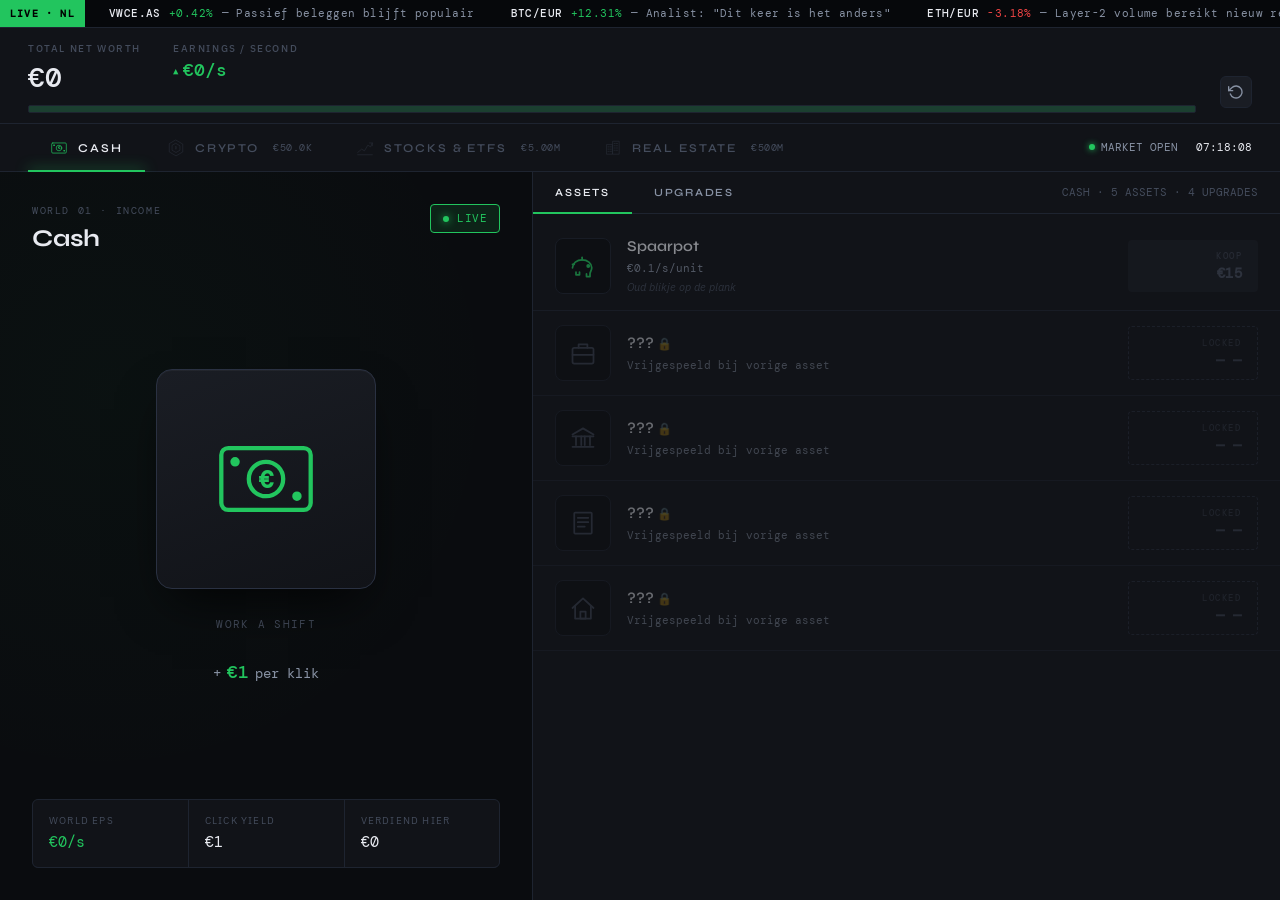
==== index.html @ 6af6e3f5 "D" ====
<!DOCTYPE html>
<html lang="nl">
<head>
  <meta charset="UTF-8" />
  <meta name="viewport" content="width=device-width, initial-scale=1" />
  <title>Portfolio Clicker — Premium Financial Terminal</title>

  <!-- PWA -->
  <link rel="manifest" href="manifest.json" />
  <meta name="theme-color" content="#0a0c0f" />
  <meta name="mobile-web-app-capable" content="yes" />
  <meta name="apple-mobile-web-app-capable" content="yes" />
  <meta name="apple-mobile-web-app-status-bar-style" content="black-translucent" />
  <meta name="apple-mobile-web-app-title" content="Portfolio" />
  <link rel="apple-touch-icon" href="icon.svg" />

  <!-- Fonts -->
  <link rel="preconnect" href="https://fonts.googleapis.com" />
  <link rel="preconnect" href="https://fonts.gstatic.com" crossorigin />
  <link href="https://fonts.googleapis.com/css2?family=DM+Mono:wght@400;500&family=IBM+Plex+Sans:wght@400;500;600&family=Syne:wght@500;600;700&display=swap" rel="stylesheet" />

  <link rel="stylesheet" href="styles.css" />
</head>
<body>
  <div class="app">

    <!-- TICKER TAPE -->
    <div class="ticker" data-screen-label="Ticker">
      <div class="ticker__label">LIVE · NL</div>
      <div class="ticker__viewport">
        <div class="ticker__track" id="ticker-track"></div>
      </div>
    </div>

    <!-- PORTFOLIO HEADER -->
    <header class="portfolio" data-screen-label="Portfolio">
      <div class="portfolio__left">
        <div class="portfolio__labels">
          <div class="kpi">
            <div class="kpi__label">Total Net Worth</div>
            <div class="kpi__value" id="kpi-networth">€0</div>
          </div>
          <div class="kpi kpi--eps">
            <div class="kpi__label">Earnings / Second</div>
            <div class="kpi__value" id="kpi-eps">€0/s</div>
          </div>
        </div>
        <div class="breakdown" id="breakdown-bar"></div>
        <div class="breakdown__legend" id="breakdown-legend"></div>
      </div>
      <div class="portfolio__right">
        <button class="icon-btn" id="reset-btn" title="Reset save">
          <svg width="16" height="16" viewBox="0 0 24 24" fill="none" stroke="currentColor" stroke-width="2" stroke-linecap="round" stroke-linejoin="round"><polyline points="1 4 1 10 7 10"/><path d="M3.51 15a9 9 0 1 0 2.13-9.36L1 10"/></svg>
        </button>
      </div>
    </header>

    <!-- WORLD TABS -->
    <nav class="tabs" id="tabs"></nav>

    <!-- BODY: CLICKER + SHOP -->
    <main class="body">
      <section class="clicker-panel" id="clicker-panel" data-world="cash" data-screen-label="Clicker"></section>
      <section class="shop" id="shop" data-screen-label="Shop"></section>
    </main>

  </div>

  <!-- modal + toasts portals -->
  <div id="modal-root"></div>
  <div class="toasts" id="toasts"></div>

  <script src="config.js"></script>
  <script src="game.js"></script>
  <script>
    if ('serviceWorker' in navigator) {
      window.addEventListener('load', () => {
        navigator.serviceWorker.register('./sw.js')
          .catch(err => console.warn('SW registration failed:', err));
      });
    }
  </script>
</body>
</html>
---- styles.css ----
/* ============================================================
   PORTFOLIO CLICKER — Premium Financial Terminal
   ============================================================ */

:root {
  /* Base */
  --bg-base:        #0a0c0f;
  --bg-surface:     #111318;
  --bg-elevated:    #1a1d24;
  --bg-overlay:     rgba(10, 12, 15, 0.92);
  --text-primary:   #e8eaf0;
  --text-secondary: #8892a4;
  --text-muted:     #444c5c;
  --border:         #1e2430;
  --border-strong:  #2a3142;

  /* World accents */
  --cash:    #22c55e;
  --crypto:  #f59e0b;
  --stocks:  #3b82f6;
  --restate: #8b5cf6;

  /* Functional */
  --positive: #22c55e;
  --negative: #ef4444;
  --gold:     #f5c842;

  /* Active accent (set by active world via JS) */
  --accent:   var(--cash);
  --accent-soft: rgba(34, 197, 94, 0.12);
  --accent-glow: rgba(34, 197, 94, 0.35);

  /* Typography */
  --font-mono: 'DM Mono', ui-monospace, 'SF Mono', Menlo, monospace;
  --font-display: 'Syne', system-ui, sans-serif;
  --font-body: 'IBM Plex Sans', system-ui, sans-serif;
}

* { box-sizing: border-box; margin: 0; padding: 0; }

html, body {
  height: 100%;
  background: var(--bg-base);
  color: var(--text-primary);
  font-family: var(--font-body);
  font-size: 14px;
  line-height: 1.4;
  overflow: hidden;
  -webkit-font-smoothing: antialiased;
  text-rendering: optimizeLegibility;
}

button { font-family: inherit; cursor: pointer; border: none; background: none; color: inherit; }
button:disabled { cursor: not-allowed; }

/* ============================================================
   APP LAYOUT
   ============================================================ */

.app {
  display: grid;
  grid-template-rows: 28px 96px 48px 1fr;
  height: 100vh;
  width: 100vw;
  position: relative;
}

/* ============================================================
   TICKER TAPE
   ============================================================ */

.ticker {
  background: #06080b;
  border-bottom: 1px solid var(--border);
  overflow: hidden;
  position: relative;
  display: flex;
  align-items: center;
  font-family: var(--font-mono);
  font-size: 11px;
  letter-spacing: 0.04em;
}

.ticker__label {
  background: var(--accent);
  color: #000;
  padding: 0 10px;
  height: 100%;
  display: flex;
  align-items: center;
  font-weight: 600;
  font-size: 10px;
  letter-spacing: 0.12em;
  z-index: 2;
  flex-shrink: 0;
  transition: background 200ms;
}

.ticker__viewport {
  flex: 1;
  overflow: hidden;
  position: relative;
  height: 100%;
}

.ticker__track {
  position: absolute;
  white-space: nowrap;
  display: flex;
  gap: 36px;
  padding-left: 24px;
  height: 100%;
  align-items: center;
  animation: ticker-scroll 90s linear infinite;
}

.ticker:hover .ticker__track { animation-play-state: paused; }

.ticker__item {
  color: var(--text-secondary);
  display: inline-flex;
  gap: 8px;
  align-items: center;
}
.ticker__item .pos { color: var(--positive); }
.ticker__item .neg { color: var(--negative); }
.ticker__item .sym { color: var(--text-primary); font-weight: 500; }

@keyframes ticker-scroll {
  from { transform: translateX(0); }
  to   { transform: translateX(-50%); }
}

/* ============================================================
   PORTFOLIO HEADER
   ============================================================ */

.portfolio {
  background: var(--bg-surface);
  border-bottom: 1px solid var(--border);
  padding: 14px 28px 12px;
  display: grid;
  grid-template-columns: 1fr auto;
  gap: 24px;
  align-items: center;
}

.portfolio__left {
  display: flex;
  flex-direction: column;
  gap: 8px;
  min-width: 0;
}

.portfolio__labels {
  display: flex;
  gap: 32px;
  align-items: baseline;
}

.kpi {
  display: flex;
  flex-direction: column;
  gap: 2px;
}

.kpi__label {
  font-family: var(--font-body);
  font-size: 10px;
  font-weight: 500;
  letter-spacing: 0.16em;
  text-transform: uppercase;
  color: var(--text-muted);
}

.kpi__value {
  font-family: var(--font-mono);
  font-size: 28px;
  font-weight: 500;
  color: var(--text-primary);
  letter-spacing: -0.01em;
  font-variant-numeric: tabular-nums;
}

.kpi--eps .kpi__value {
  font-size: 18px;
  color: var(--positive);
}

.kpi--eps .kpi__value::before {
  content: '▲ ';
  font-size: 9px;
  position: relative;
  top: -2px;
}

.portfolio__right {
  display: flex;
  align-items: center;
  gap: 10px;
}

.icon-btn {
  width: 32px;
  height: 32px;
  border-radius: 6px;
  background: var(--bg-elevated);
  border: 1px solid var(--border);
  display: inline-flex;
  align-items: center;
  justify-content: center;
  color: var(--text-secondary);
  font-size: 14px;
  transition: all 150ms;
}
.icon-btn:hover {
  border-color: var(--accent);
  color: var(--accent);
}

/* portfolio breakdown bar */
.breakdown {
  height: 8px;
  width: 100%;
  background: var(--bg-elevated);
  border-radius: 2px;
  overflow: hidden;
  display: flex;
  border: 1px solid var(--border);
}

.breakdown__seg {
  height: 100%;
  transition: width 600ms cubic-bezier(.4,0,.2,1), background 200ms;
  position: relative;
  min-width: 0;
}

.breakdown__seg[data-world="cash"]    { background: var(--cash); }
.breakdown__seg[data-world="crypto"]  { background: var(--crypto); }
.breakdown__seg[data-world="stocks"]  { background: var(--stocks); }
.breakdown__seg[data-world="restate"] { background: var(--restate); }

.breakdown__seg:hover { filter: brightness(1.25); }

.breakdown__legend {
  display: flex;
  gap: 18px;
  font-family: var(--font-mono);
  font-size: 10px;
  color: var(--text-secondary);
  letter-spacing: 0.05em;
  margin-top: 6px;
}
.breakdown__legend span {
  display: inline-flex;
  align-items: center;
  gap: 6px;
}
.breakdown__legend i {
  width: 8px; height: 8px;
  border-radius: 1px;
  display: inline-block;
}
.breakdown__legend .l-cash    i { background: var(--cash); }
.breakdown__legend .l-crypto  i { background: var(--crypto); }
.breakdown__legend .l-stocks  i { background: var(--stocks); }
.breakdown__legend .l-restate i { background: var(--restate); }
.breakdown__legend .locked    { color: var(--text-muted); }
.breakdown__legend .locked i  { background: var(--text-muted); opacity: 0.4; }

/* ============================================================
   WORLD TABS
   ============================================================ */

.tabs {
  background: var(--bg-surface);
  border-bottom: 1px solid var(--border);
  display: flex;
  padding: 0 28px;
  position: relative;
  align-items: stretch;
}

.tab {
  display: flex;
  align-items: center;
  gap: 10px;
  padding: 0 22px;
  height: 100%;
  font-family: var(--font-display);
  font-size: 12px;
  font-weight: 600;
  text-transform: uppercase;
  letter-spacing: 0.16em;
  color: var(--text-secondary);
  position: relative;
  transition: color 150ms;
  white-space: nowrap;
}

.tab__icon {
  width: 18px;
  height: 18px;
  display: inline-flex;
  align-items: center;
  justify-content: center;
}

.tab__icon svg { width: 100%; height: 100%; }

.tab:hover:not(.tab--locked) { color: var(--text-primary); }

.tab--active { color: var(--text-primary); }

.tab--active::after {
  content: '';
  position: absolute;
  left: 0; right: 0; bottom: -1px;
  height: 2px;
  background: var(--tab-color, var(--accent));
  box-shadow: 0 0 14px var(--tab-color, var(--accent));
}

.tab--locked {
  color: var(--text-muted);
  cursor: not-allowed;
}

.tab--locked .tab__icon { opacity: 0.4; }

.tab__threshold {
  font-family: var(--font-mono);
  font-size: 10px;
  letter-spacing: 0.05em;
  color: var(--text-muted);
  text-transform: none;
  font-weight: 400;
  margin-left: 4px;
}

.tab__live {
  width: 6px; height: 6px;
  border-radius: 50%;
  background: var(--tab-color, var(--cash));
  box-shadow: 0 0 8px var(--tab-color, var(--cash));
  animation: pulse-dot 1.6s ease-in-out infinite;
  margin-left: 6px;
}
@keyframes pulse-dot {
  0%, 100% { opacity: 0.4; transform: scale(0.8); }
  50%      { opacity: 1; transform: scale(1.1); }
}

.tabs__meta {
  margin-left: auto;
  display: flex;
  align-items: center;
  gap: 18px;
  font-family: var(--font-mono);
  font-size: 11px;
  color: var(--text-secondary);
}

.tabs__meta .clock { color: var(--text-primary); font-variant-numeric: tabular-nums; }
.tabs__meta .market { display: inline-flex; align-items: center; gap: 6px; }
.tabs__meta .market i {
  width: 6px; height: 6px;
  border-radius: 50%;
  background: var(--positive);
  box-shadow: 0 0 6px var(--positive);
}

/* ============================================================
   MAIN BODY — CLICKER + ASSET SHOP
   ============================================================ */

.body {
  display: grid;
  grid-template-columns: minmax(380px, 1fr) minmax(520px, 1.4fr);
  overflow: hidden;
  min-height: 0;
}

/* ---------------------------------------- CLICKER PANEL */

.clicker-panel {
  background: var(--bg-base);
  padding: 32px;
  display: flex;
  flex-direction: column;
  gap: 24px;
  border-right: 1px solid var(--border);
  position: relative;
  overflow: hidden;
}

/* world-specific background watermarks */
.clicker-panel::before {
  content: '';
  position: absolute;
  inset: 0;
  pointer-events: none;
  opacity: 0.5;
  transition: opacity 300ms;
}

.clicker-panel[data-world="cash"]::before {
  background-image:
    radial-gradient(circle at 20% 30%, rgba(34, 197, 94, 0.06), transparent 60%);
}
.clicker-panel[data-world="crypto"]::before {
  background-image:
    radial-gradient(circle at 70% 40%, rgba(245, 158, 11, 0.08), transparent 55%),
    url("data:image/svg+xml;utf8,<svg xmlns='http://www.w3.org/2000/svg' width='60' height='52' viewBox='0 0 60 52'><polygon points='15,0 45,0 60,26 45,52 15,52 0,26' fill='none' stroke='%23f59e0b' stroke-opacity='0.06' stroke-width='1'/></svg>");
  background-size: auto, 60px 52px;
}
.clicker-panel[data-world="stocks"]::before {
  background-image:
    radial-gradient(circle at 30% 60%, rgba(59, 130, 246, 0.06), transparent 60%),
    url("data:image/svg+xml;utf8,<svg xmlns='http://www.w3.org/2000/svg' width='40' height='80' viewBox='0 0 40 80'><line x1='20' y1='5' x2='20' y2='75' stroke='%233b82f6' stroke-opacity='0.08' stroke-width='1'/><rect x='14' y='25' width='12' height='30' fill='none' stroke='%233b82f6' stroke-opacity='0.08' stroke-width='1'/></svg>");
  background-size: auto, 40px 80px;
}
.clicker-panel[data-world="restate"]::before {
  background-image:
    radial-gradient(circle at 50% 30%, rgba(139, 92, 246, 0.06), transparent 60%),
    linear-gradient(rgba(139, 92, 246, 0.04) 1px, transparent 1px),
    linear-gradient(90deg, rgba(139, 92, 246, 0.04) 1px, transparent 1px);
  background-size: auto, 32px 32px, 32px 32px;
}

.clicker-panel > * { position: relative; z-index: 1; }

.clicker-panel__header {
  display: flex;
  justify-content: space-between;
  align-items: flex-start;
}

.world-title {
  display: flex;
  flex-direction: column;
  gap: 4px;
}

.world-title__eyebrow {
  font-family: var(--font-mono);
  font-size: 10px;
  color: var(--text-muted);
  letter-spacing: 0.16em;
  text-transform: uppercase;
}

.world-title__name {
  font-family: var(--font-display);
  font-size: 24px;
  font-weight: 700;
  color: var(--text-primary);
  letter-spacing: -0.01em;
}

.world-tag {
  display: inline-flex;
  align-items: center;
  gap: 8px;
  padding: 6px 12px;
  background: var(--accent-soft);
  border: 1px solid var(--accent);
  border-radius: 4px;
  font-family: var(--font-mono);
  font-size: 11px;
  color: var(--accent);
  letter-spacing: 0.05em;
}
.world-tag i {
  width: 6px; height: 6px;
  border-radius: 50%;
  background: var(--accent);
  box-shadow: 0 0 8px var(--accent);
}

/* big click button */
.clicker-stage {
  flex: 1;
  display: flex;
  flex-direction: column;
  align-items: center;
  justify-content: center;
  gap: 28px;
  position: relative;
  min-height: 0;
}

.click-btn {
  width: 220px;
  height: 220px;
  border-radius: 16px;
  background: linear-gradient(160deg, var(--bg-elevated) 0%, var(--bg-surface) 100%);
  border: 1px solid var(--border-strong);
  position: relative;
  display: flex;
  align-items: center;
  justify-content: center;
  transition: transform 100ms cubic-bezier(.4,0,.2,1), border-color 200ms, box-shadow 200ms;
  box-shadow:
    inset 0 1px 0 rgba(255,255,255,0.04),
    0 24px 48px -16px rgba(0,0,0,0.8);
  overflow: visible;
}

.click-btn:hover {
  border-color: var(--accent);
  box-shadow:
    inset 0 1px 0 rgba(255,255,255,0.06),
    0 24px 48px -16px rgba(0,0,0,0.8),
    0 0 40px -4px var(--accent-glow);
}

.click-btn:active { transform: scale(0.94); }

.click-btn.is-pulsing { animation: btn-pulse 180ms cubic-bezier(.4,0,.2,1); }
@keyframes btn-pulse {
  0%   { transform: scale(0.94); }
  50%  { transform: scale(1.03); }
  100% { transform: scale(1); }
}

.click-btn__icon {
  width: 110px;
  height: 110px;
  color: var(--accent);
  display: flex;
  align-items: center;
  justify-content: center;
}
.click-btn__icon svg { width: 100%; height: 100%; }

/* ripple ring */
.ripple {
  position: absolute;
  top: 50%; left: 50%;
  width: 220px; height: 220px;
  border-radius: 16px;
  border: 2px solid var(--accent);
  transform: translate(-50%, -50%) scale(1);
  opacity: 0.6;
  pointer-events: none;
  animation: ripple 700ms cubic-bezier(.2,.6,.2,1) forwards;
}
@keyframes ripple {
  to { transform: translate(-50%, -50%) scale(1.5); opacity: 0; }
}

.click-action {
  font-family: var(--font-mono);
  font-size: 11px;
  color: var(--text-muted);
  letter-spacing: 0.12em;
  text-transform: uppercase;
}

.click-yield {
  font-family: var(--font-mono);
  font-size: 14px;
  color: var(--text-secondary);
  display: flex;
  gap: 6px;
  align-items: baseline;
}
.click-yield strong {
  color: var(--accent);
  font-weight: 500;
  font-size: 18px;
}

/* floating numbers */
.float-layer {
  position: absolute;
  inset: 0;
  pointer-events: none;
  overflow: visible;
  z-index: 5;
}

.float-num {
  position: absolute;
  font-family: var(--font-mono);
  font-size: 20px;
  font-weight: 500;
  color: var(--accent);
  text-shadow: 0 0 12px var(--accent-glow);
  pointer-events: none;
  animation: float-up 800ms cubic-bezier(.2,.6,.2,1) forwards;
  transform: translate(-50%, -50%);
  white-space: nowrap;
}
@keyframes float-up {
  0%   { opacity: 0; transform: translate(-50%, -10%) scale(0.7); }
  20%  { opacity: 1; transform: translate(-50%, -50%) scale(1.1); }
  100% { opacity: 0; transform: translate(-50%, -150%) scale(1); }
}

/* world stats card under click button */
.world-stats {
  display: grid;
  grid-template-columns: repeat(3, 1fr);
  gap: 1px;
  background: var(--border);
  border: 1px solid var(--border);
  border-radius: 6px;
  overflow: hidden;
}

.world-stat {
  background: var(--bg-surface);
  padding: 14px 16px;
  display: flex;
  flex-direction: column;
  gap: 4px;
}

.world-stat__label {
  font-family: var(--font-body);
  font-size: 10px;
  color: var(--text-muted);
  letter-spacing: 0.12em;
  text-transform: uppercase;
}
.world-stat__value {
  font-family: var(--font-mono);
  font-size: 15px;
  color: var(--text-primary);
  font-variant-numeric: tabular-nums;
}
.world-stat__value.accent { color: var(--accent); }

/* ============================================================
   ASSET SHOP
   ============================================================ */

.shop {
  background: var(--bg-surface);
  display: flex;
  flex-direction: column;
  overflow: hidden;
  min-height: 0;
}

.shop__header {
  display: flex;
  align-items: stretch;
  border-bottom: 1px solid var(--border);
  background: var(--bg-surface);
}

.shop__tab {
  padding: 14px 22px;
  font-family: var(--font-display);
  font-size: 11px;
  font-weight: 600;
  text-transform: uppercase;
  letter-spacing: 0.16em;
  color: var(--text-secondary);
  position: relative;
  transition: color 150ms;
}

.shop__tab--active { color: var(--text-primary); }
.shop__tab--active::after {
  content: '';
  position: absolute;
  left: 0; right: 0; bottom: -1px;
  height: 2px;
  background: var(--accent);
}

.shop__filter {
  margin-left: auto;
  padding: 0 22px;
  display: flex;
  align-items: center;
  gap: 8px;
  font-family: var(--font-mono);
  font-size: 11px;
  color: var(--text-muted);
}

.shop__body {
  flex: 1;
  overflow-y: auto;
  padding: 8px 0;
  min-height: 0;
}

.shop__body::-webkit-scrollbar { width: 8px; }
.shop__body::-webkit-scrollbar-track { background: transparent; }
.shop__body::-webkit-scrollbar-thumb { background: var(--border); border-radius: 4px; }
.shop__body::-webkit-scrollbar-thumb:hover { background: var(--border-strong); }

/* asset row */
.asset {
  display: grid;
  grid-template-columns: 56px 1fr auto;
  gap: 16px;
  padding: 14px 22px;
  border-bottom: 1px solid var(--border);
  align-items: center;
  position: relative;
  transition: background 150ms;
  cursor: pointer;
}

.asset:hover:not(.asset--locked):not(.asset--cannot) {
  background: var(--bg-elevated);
}

.asset--cannot { opacity: 0.55; }
.asset--cannot:hover { background: transparent; }

.asset--locked {
  opacity: 0.4;
  cursor: not-allowed;
}

.asset.flash {
  animation: asset-flash 500ms ease-out;
}
@keyframes asset-flash {
  0% { background: var(--accent-soft); box-shadow: inset 4px 0 0 var(--accent); }
  100% { background: transparent; box-shadow: inset 0 0 0 transparent; }
}

.asset__icon {
  width: 56px;
  height: 56px;
  border-radius: 8px;
  background: var(--bg-base);
  border: 1px solid var(--border);
  display: flex;
  align-items: center;
  justify-content: center;
  color: var(--accent);
  position: relative;
  flex-shrink: 0;
}
.asset__icon svg { width: 28px; height: 28px; }

.asset__count {
  position: absolute;
  top: -6px;
  right: -6px;
  min-width: 22px;
  height: 22px;
  padding: 0 6px;
  border-radius: 11px;
  background: var(--accent);
  color: #000;
  font-family: var(--font-mono);
  font-size: 11px;
  font-weight: 600;
  display: flex;
  align-items: center;
  justify-content: center;
  border: 2px solid var(--bg-surface);
}
.asset__count.bump { animation: bump 300ms cubic-bezier(.4,1.5,.5,1); }
@keyframes bump {
  0% { transform: scale(1); }
  40% { transform: scale(1.35); }
  100% { transform: scale(1); }
}

.asset__info {
  display: flex;
  flex-direction: column;
  gap: 4px;
  min-width: 0;
}

.asset__name {
  font-family: var(--font-display);
  font-size: 15px;
  font-weight: 600;
  color: var(--text-primary);
  letter-spacing: -0.005em;
}

.asset__meta {
  display: flex;
  gap: 14px;
  font-family: var(--font-mono);
  font-size: 11px;
  color: var(--text-secondary);
}

.asset__meta .total { color: var(--accent); }
.asset__flavour {
  font-family: var(--font-body);
  font-size: 11px;
  color: var(--text-muted);
  font-style: italic;
}

.asset__buy {
  display: flex;
  flex-direction: column;
  align-items: flex-end;
  gap: 6px;
  min-width: 130px;
}

.buy-btn {
  padding: 10px 16px;
  background: var(--accent);
  color: #000;
  font-family: var(--font-mono);
  font-size: 13px;
  font-weight: 600;
  border-radius: 4px;
  letter-spacing: 0.02em;
  transition: all 150ms;
  display: flex;
  flex-direction: column;
  align-items: flex-end;
  gap: 2px;
  min-width: 130px;
}

.buy-btn:hover:not(:disabled) {
  filter: brightness(1.1);
  transform: translateY(-1px);
}
.buy-btn:disabled {
  background: var(--bg-elevated);
  color: var(--text-muted);
  cursor: not-allowed;
}

.buy-btn__label {
  font-size: 9px;
  font-weight: 500;
  letter-spacing: 0.16em;
  text-transform: uppercase;
  opacity: 0.7;
}
.buy-btn__price {
  font-size: 14px;
  font-weight: 600;
}

.asset--locked .asset__icon { color: var(--text-muted); }
.asset--locked .asset__name::after {
  content: ' 🔒';
  font-size: 12px;
  opacity: 0.6;
}
.asset--locked .buy-btn {
  background: transparent;
  border: 1px dashed var(--border-strong);
  color: var(--text-muted);
}

.asset.almost::before {
  content: '';
  position: absolute;
  left: 0; top: 0; bottom: 0;
  width: 2px;
  background: var(--accent);
  opacity: 0.6;
  animation: almost-pulse 1.4s ease-in-out infinite;
}
@keyframes almost-pulse {
  0%, 100% { opacity: 0.3; }
  50% { opacity: 1; }
}

/* upgrades grid */
.upgrades {
  padding: 18px 22px;
  display: grid;
  grid-template-columns: repeat(auto-fill, minmax(180px, 1fr));
  gap: 12px;
}

.upgrade {
  background: var(--bg-base);
  border: 1px solid var(--border);
  border-radius: 8px;
  padding: 14px;
  display: flex;
  flex-direction: column;
  gap: 8px;
  transition: all 150ms;
  cursor: pointer;
  position: relative;
}

.upgrade:hover:not(.upgrade--locked):not(.upgrade--owned):not(.upgrade--cannot) {
  border-color: var(--accent);
  transform: translateY(-2px);
}

.upgrade--cannot { opacity: 0.5; cursor: not-allowed; }
.upgrade--locked { opacity: 0.3; cursor: not-allowed; }

.upgrade--owned {
  background: var(--accent-soft);
  border-color: var(--accent);
  cursor: default;
}
.upgrade--owned::after {
  content: '✓ OWNED';
  position: absolute;
  top: 8px;
  right: 8px;
  font-family: var(--font-mono);
  font-size: 9px;
  letter-spacing: 0.16em;
  color: var(--accent);
  font-weight: 600;
}

.upgrade__icon {
  width: 28px; height: 28px;
  display: flex;
  align-items: center;
  justify-content: center;
  color: var(--accent);
}

.upgrade__name {
  font-family: var(--font-display);
  font-size: 13px;
  font-weight: 600;
  color: var(--text-primary);
}
.upgrade__desc {
  font-family: var(--font-body);
  font-size: 11px;
  color: var(--text-secondary);
  line-height: 1.4;
}
.upgrade__price {
  margin-top: auto;
  font-family: var(--font-mono);
  font-size: 13px;
  color: var(--accent);
  font-weight: 600;
}

/* ============================================================
   UNLOCK MODAL
   ============================================================ */

.modal-backdrop {
  position: fixed;
  inset: 0;
  background: var(--bg-overlay);
  backdrop-filter: blur(8px);
  display: flex;
  align-items: center;
  justify-content: center;
  z-index: 100;
  animation: fade-in 300ms ease-out;
}
@keyframes fade-in { from { opacity: 0; } to { opacity: 1; } }

.modal {
  background: var(--bg-surface);
  border: 1px solid var(--accent);
  border-radius: 12px;
  padding: 48px 56px;
  width: 480px;
  max-width: 92vw;
  text-align: center;
  position: relative;
  box-shadow: 0 0 80px -10px var(--accent-glow);
  animation: modal-in 400ms cubic-bezier(.2,.8,.2,1);
}
@keyframes modal-in {
  from { transform: scale(0.85) translateY(20px); opacity: 0; }
  to   { transform: scale(1) translateY(0); opacity: 1; }
}

.modal::before {
  content: '';
  position: absolute;
  inset: -1px;
  border-radius: 12px;
  background: radial-gradient(circle at 50% 0%, var(--accent-soft), transparent 70%);
  pointer-events: none;
  z-index: -1;
}

.modal__icon {
  width: 80px;
  height: 80px;
  margin: 0 auto 20px;
  color: var(--accent);
  animation: icon-in 700ms cubic-bezier(.2,.8,.2,1) 100ms backwards;
}
@keyframes icon-in {
  from { transform: scale(0.5); opacity: 0; }
  to   { transform: scale(1); opacity: 1; }
}
.modal__icon svg { width: 100%; height: 100%; }

.modal__eyebrow {
  font-family: var(--font-mono);
  font-size: 11px;
  letter-spacing: 0.2em;
  color: var(--accent);
  text-transform: uppercase;
  margin-bottom: 10px;
}

.modal__title {
  font-family: var(--font-display);
  font-size: 32px;
  font-weight: 700;
  margin-bottom: 12px;
  letter-spacing: -0.01em;
}

.modal__desc {
  font-family: var(--font-body);
  font-size: 14px;
  color: var(--text-secondary);
  margin-bottom: 24px;
  line-height: 1.5;
}

.modal__stats {
  display: grid;
  grid-template-columns: 1fr 1fr;
  gap: 12px;
  margin-bottom: 28px;
  padding: 16px;
  background: var(--bg-base);
  border: 1px solid var(--border);
  border-radius: 8px;
}
.modal__stat-label {
  font-family: var(--font-body);
  font-size: 10px;
  letter-spacing: 0.12em;
  text-transform: uppercase;
  color: var(--text-muted);
}
.modal__stat-value {
  font-family: var(--font-mono);
  font-size: 18px;
  color: var(--accent);
  margin-top: 4px;
}

.modal__cta {
  padding: 14px 32px;
  background: var(--accent);
  color: #000;
  font-family: var(--font-display);
  font-size: 13px;
  font-weight: 700;
  letter-spacing: 0.16em;
  text-transform: uppercase;
  border-radius: 6px;
  transition: filter 150ms;
}
.modal__cta:hover { filter: brightness(1.1); }

/* ============================================================
   ACHIEVEMENT TOASTS
   ============================================================ */

.toasts {
  position: fixed;
  top: 90px;
  right: 24px;
  display: flex;
  flex-direction: column;
  gap: 10px;
  z-index: 50;
  pointer-events: none;
}

.toast {
  background: var(--bg-surface);
  border: 1px solid var(--border);
  border-left: 3px solid var(--gold);
  border-radius: 6px;
  padding: 12px 16px;
  display: flex;
  align-items: center;
  gap: 12px;
  min-width: 280px;
  box-shadow: 0 8px 24px rgba(0,0,0,0.4);
  animation: toast-in 400ms cubic-bezier(.2,.8,.2,1), toast-out 400ms cubic-bezier(.4,0,1,1) 3.6s forwards;
}
@keyframes toast-in {
  from { transform: translateX(120%); opacity: 0; }
  to   { transform: translateX(0); opacity: 1; }
}
@keyframes toast-out {
  to { transform: translateX(120%); opacity: 0; }
}

.toast__icon {
  width: 32px; height: 32px;
  color: var(--gold);
  display: flex;
  align-items: center;
  justify-content: center;
}
.toast__body { display: flex; flex-direction: column; }
.toast__eyebrow {
  font-family: var(--font-mono);
  font-size: 9px;
  letter-spacing: 0.16em;
  color: var(--gold);
  text-transform: uppercase;
}
.toast__name {
  font-family: var(--font-display);
  font-size: 14px;
  font-weight: 600;
  color: var(--text-primary);
  margin-top: 2px;
}

/* ============================================================
   RESPONSIVE
   ============================================================ */

@media (max-width: 880px) {
  .body { grid-template-columns: 1fr; }
  .clicker-panel { border-right: none; border-bottom: 1px solid var(--border); padding: 20px; }
  .click-btn { width: 160px; height: 160px; }
  .click-btn__icon { width: 80px; height: 80px; }
  .ripple { width: 160px; height: 160px; }
  .portfolio { padding: 12px 16px; }
  .kpi__value { font-size: 22px; }
  .tabs { padding: 0 12px; }
  .tab { padding: 0 14px; font-size: 11px; }
  .tabs__meta { display: none; }
  .portfolio__labels { gap: 18px; }
}
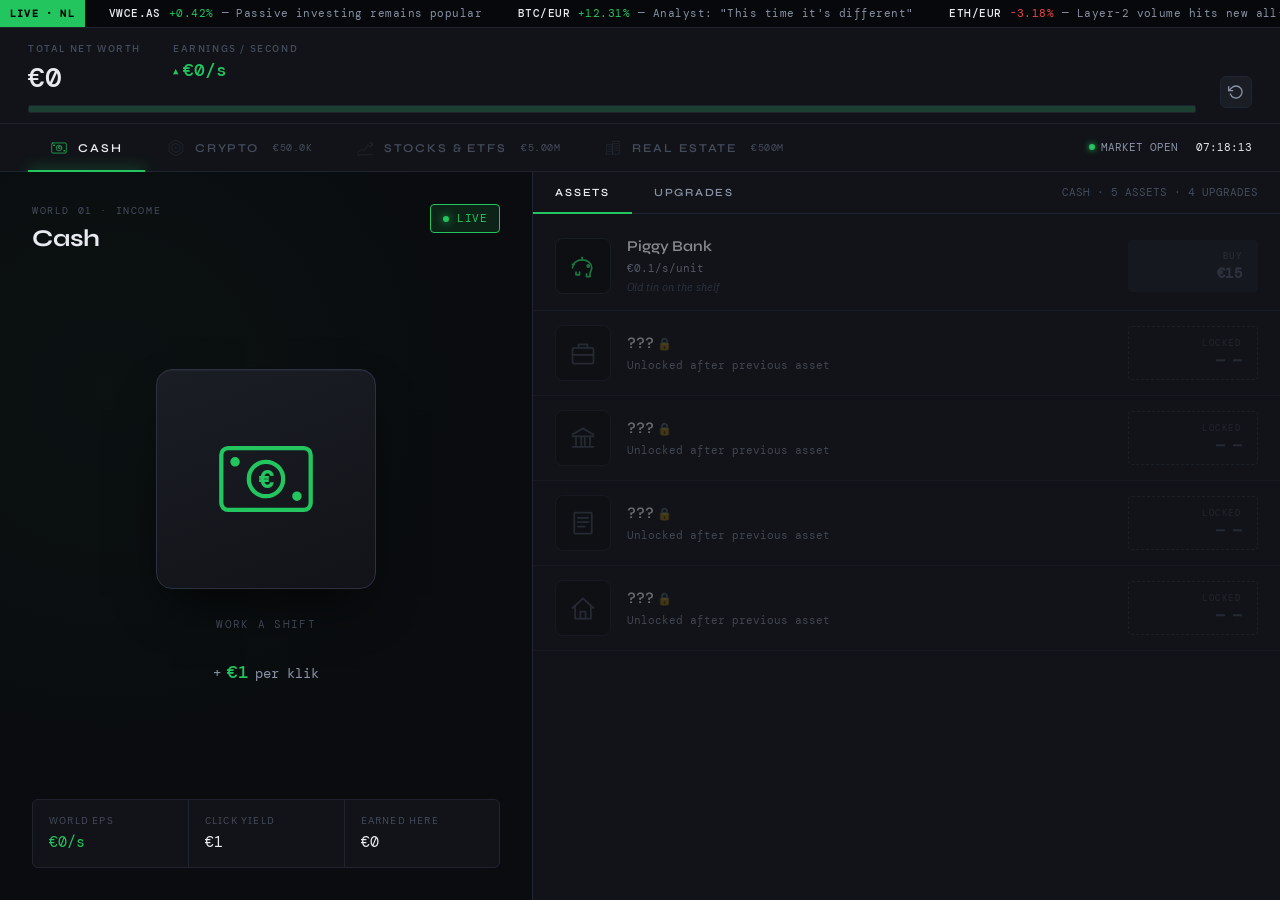
==== commit a7a7f632: "Added mobile" ====
--- a/index.html
+++ b/index.html
@@ -1,5 +1,5 @@
 <!DOCTYPE html>
-<html lang="nl">
+<html lang="en">
 <head>
   <meta charset="UTF-8" />
   <meta name="viewport" content="width=device-width, initial-scale=1" />
--- a/styles.css
+++ b/styles.css
@@ -1132,15 +1132,118 @@
    ============================================================ */
 
 @media (max-width: 880px) {
-  .body { grid-template-columns: 1fr; }
-  .clicker-panel { border-right: none; border-bottom: 1px solid var(--border); padding: 20px; }
-  .click-btn { width: 160px; height: 160px; }
-  .click-btn__icon { width: 80px; height: 80px; }
-  .ripple { width: 160px; height: 160px; }
-  .portfolio { padding: 12px 16px; }
-  .kpi__value { font-size: 22px; }
-  .tabs { padding: 0 12px; }
-  .tab { padding: 0 14px; font-size: 11px; }
+  html, body { height: 100dvh; overflow: hidden; }
+
+  .app {
+    grid-template-rows: 28px auto 44px 1fr;
+    height: 100dvh;
+  }
+
+  /* ── Portfolio header ── */
+  .portfolio { padding: 10px 16px 8px; gap: 10px; }
+  .portfolio__labels { gap: 14px; }
+  .kpi__label { font-size: 9px; }
+  .kpi__value { font-size: 20px; }
+  .kpi--eps .kpi__value { font-size: 13px; }
+  .breakdown { height: 6px; }
+  .breakdown__legend { gap: 10px; font-size: 9px; flex-wrap: wrap; margin-top: 4px; }
+
+  /* ── Tabs ── */
+  .tabs {
+    padding: 0 8px;
+    overflow-x: auto;
+    overflow-y: hidden;
+    scrollbar-width: none;
+    -webkit-overflow-scrolling: touch;
+  }
+  .tabs::-webkit-scrollbar { display: none; }
+  .tab { padding: 0 14px; font-size: 11px; flex-shrink: 0; gap: 7px; }
+  .tab__icon { width: 15px; height: 15px; }
   .tabs__meta { display: none; }
-  .portfolio__labels { gap: 18px; }
-}
+
+  /* ── Body ── */
+  .body {
+    grid-template-columns: 1fr;
+    grid-template-rows: auto 1fr;
+    overflow: hidden;
+    min-height: 0;
+  }
+
+  /* ── Clicker: compact horizontal strip ── */
+  .clicker-panel {
+    border-right: none;
+    border-bottom: 1px solid var(--border);
+    padding: 14px 20px;
+    flex-direction: row;
+    align-items: center;
+    gap: 16px;
+    flex: none;
+  }
+
+  .clicker-panel__header { flex: 1; min-width: 0; }
+  .world-title__eyebrow { display: none; }
+  .world-title__name { font-size: 17px; }
+  .world-tag { padding: 4px 8px; font-size: 10px; }
+
+  .clicker-stage {
+    flex: none;
+    flex-direction: row;
+    align-items: center;
+    gap: 14px;
+    min-height: 0;
+    justify-content: flex-end;
+  }
+
+  .click-btn {
+    width: 80px;
+    height: 80px;
+    border-radius: 12px;
+    box-shadow: inset 0 1px 0 rgba(255,255,255,0.04), 0 8px 24px -8px rgba(0,0,0,0.8);
+  }
+  .click-btn__icon { width: 40px; height: 40px; }
+  .ripple { width: 80px; height: 80px; border-radius: 12px; }
+
+  .click-action { display: none; }
+  .click-yield { font-size: 12px; gap: 4px; flex-direction: column; text-align: right; }
+  .click-yield strong { font-size: 15px; }
+
+  .world-stats { display: none; }
+
+  /* ── Shop ── */
+  .shop { display: flex; flex-direction: column; min-height: 0; overflow: hidden; }
+  .shop__header { flex-shrink: 0; }
+  .shop__body {
+    flex: 1;
+    min-height: 0;
+    overflow-y: auto;
+    -webkit-overflow-scrolling: touch;
+  }
+  .shop__tab { padding: 12px 16px; }
+  .shop__filter { padding: 0 12px; font-size: 10px; }
+
+  /* ── Asset rows ── */
+  .asset {
+    grid-template-columns: 48px 1fr auto;
+    gap: 10px;
+    padding: 10px 14px;
+  }
+  .asset__icon { width: 48px; height: 48px; border-radius: 6px; }
+  .asset__icon svg { width: 22px; height: 22px; }
+  .asset__name { font-size: 13px; }
+  .asset__meta { font-size: 10px; gap: 8px; }
+  .asset__flavour { display: none; }
+  .buy-btn { min-width: 86px; padding: 8px 10px; }
+  .buy-btn__label { font-size: 8px; }
+  .buy-btn__price { font-size: 12px; }
+
+  /* ── Upgrades ── */
+  .upgrades { grid-template-columns: repeat(2, 1fr); padding: 12px 14px; gap: 10px; }
+  .upgrade { padding: 12px; gap: 6px; }
+  .upgrade__name { font-size: 12px; }
+  .upgrade__desc { font-size: 10px; }
+  .upgrade__price { font-size: 12px; }
+
+  /* ── Toasts ── */
+  .toasts { top: auto; bottom: 16px; right: 12px; left: 12px; }
+  .toast { min-width: 0; width: 100%; }
+}
